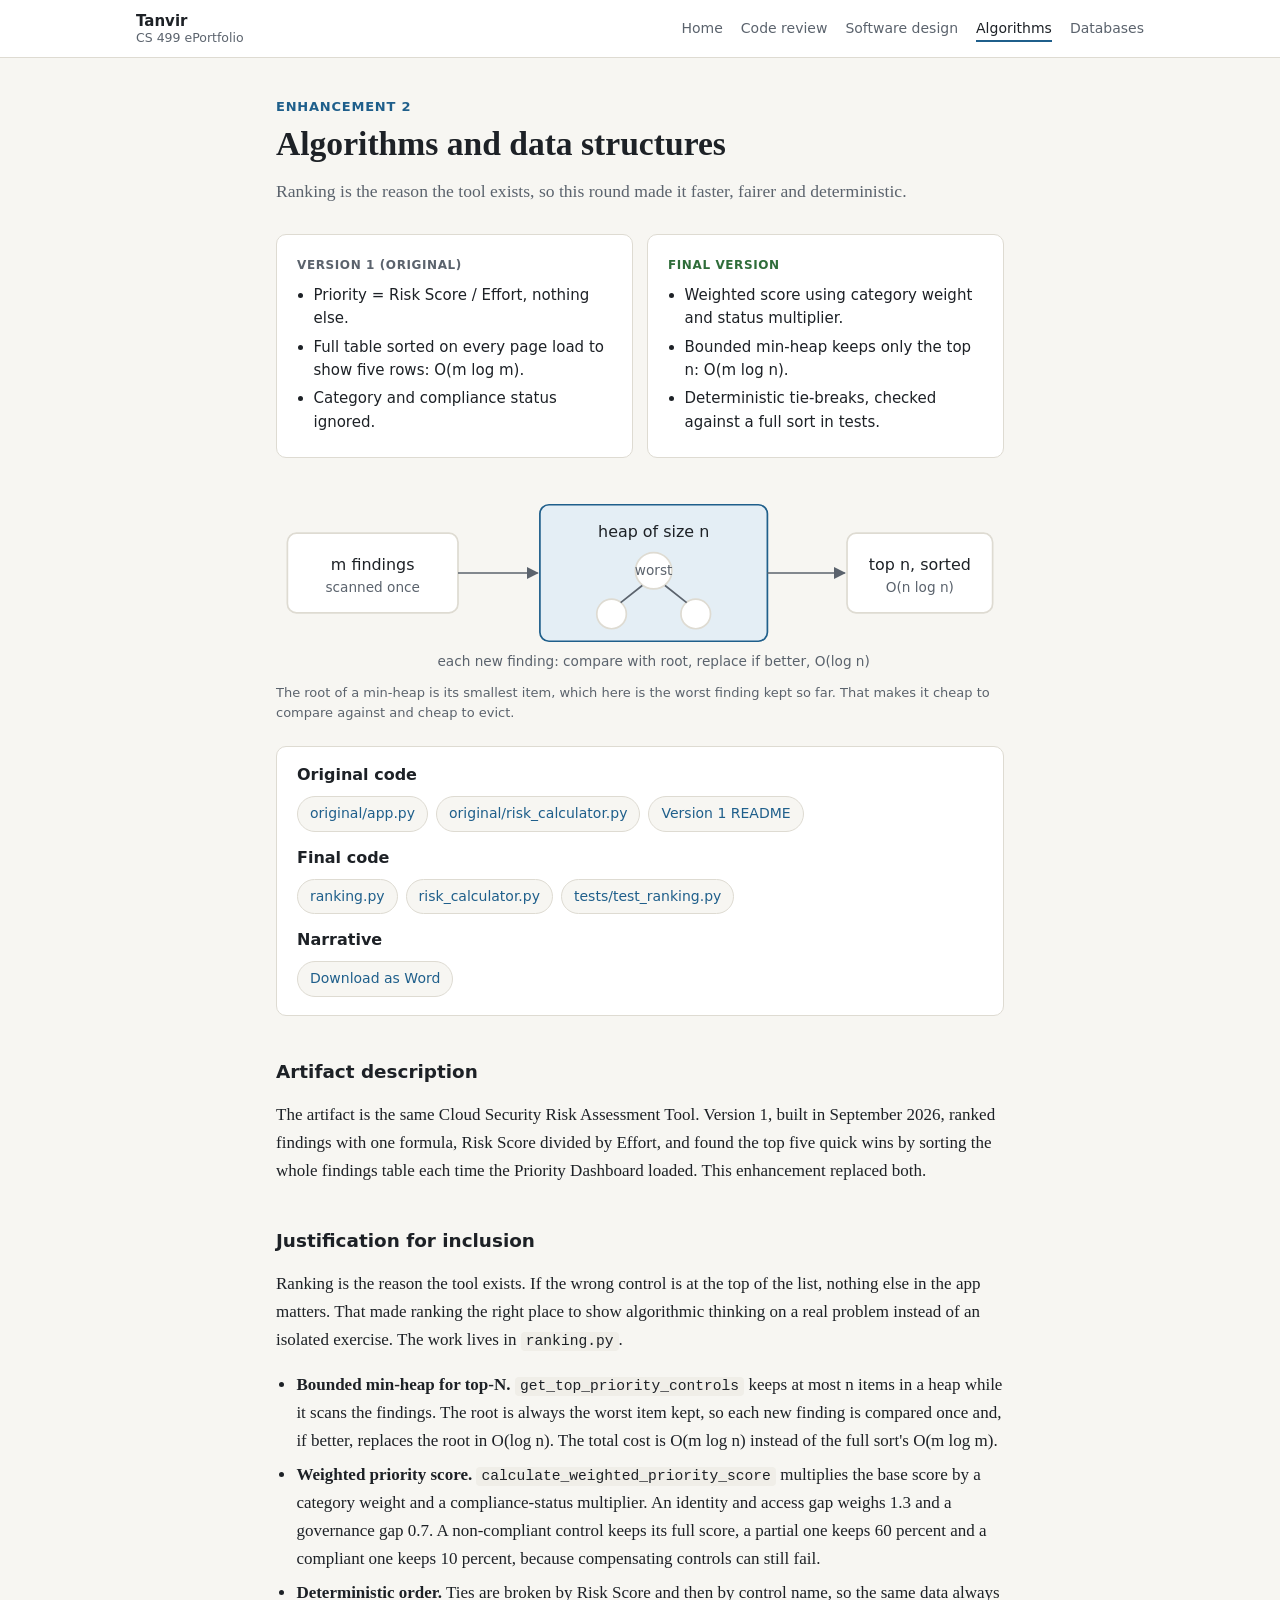
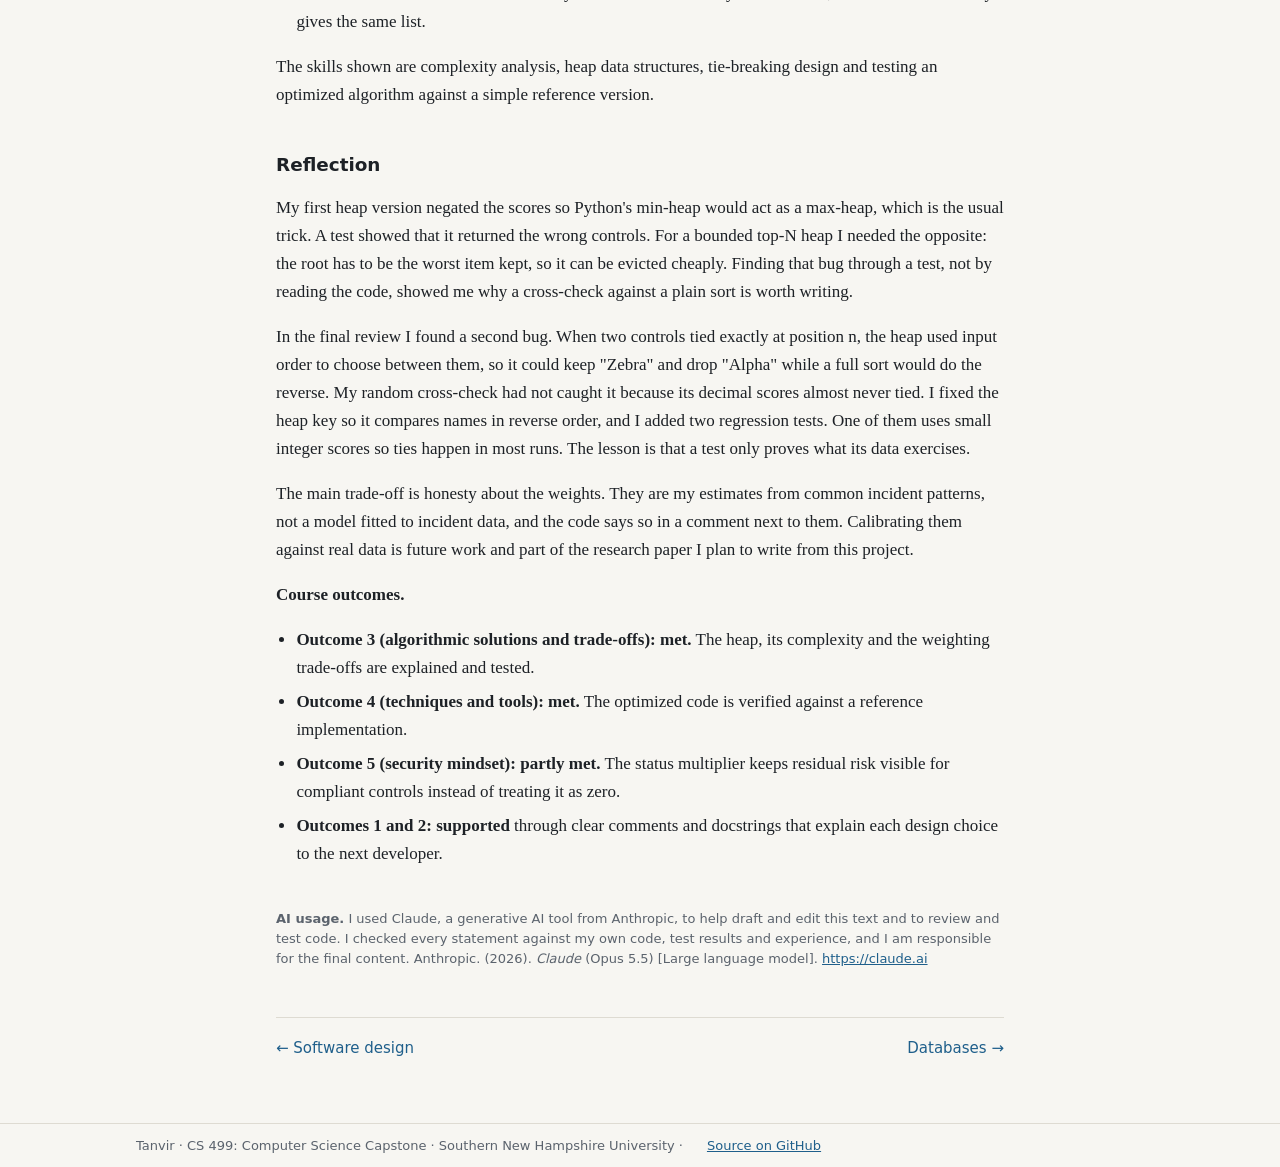
==== docs/algorithms.html @ 7fbd7fc2 "Final ePortfolio: GitHub Pages site, original code, ranking fix" ====
<!doctype html>
<html lang="en">
<head>
<meta charset="utf-8">
<meta name="viewport" content="width=device-width, initial-scale=1">
<title>Algorithms | Tanvir ePortfolio</title>
<meta name="description" content="Algorithms and data structures enhancement: heap top-N and weighted scoring.">
<link rel="stylesheet" href="style.css">
</head>
<body>
<a class="skip" href="#main">Skip to content</a>
<header class="site"><div class="bar">
<a class="brand" href="index.html">Tanvir<small>CS 499 ePortfolio</small></a>
<nav aria-label="Portfolio sections"><ul><li><a href="index.html">Home</a></li><li><a href="code-review.html">Code review</a></li><li><a href="software-design.html">Software design</a></li><li><a href="algorithms.html" aria-current="page">Algorithms</a></li><li><a href="databases.html">Databases</a></li></ul></nav>
</div></header>
<main id="main">

<p class="eyebrow">Enhancement 2</p>
<h1>Algorithms and data structures</h1>
<p class="lede">Ranking is the reason the tool exists, so this round made it faster, fairer and deterministic.</p>
<div class="compare">
<div class="panel before"><span class="tag">Version 1 (original)</span><ul><li>Priority = Risk Score / Effort, nothing else.</li><li>Full table sorted on every page load to show five rows: O(m log m).</li><li>Category and compliance status ignored.</li></ul></div>
<div class="panel after"><span class="tag">Final version</span><ul><li>Weighted score using category weight and status multiplier.</li><li>Bounded min-heap keeps only the top n: O(m log n).</li><li>Deterministic tie-breaks, checked against a full sort in tests.</li></ul></div>
</div>
<figure>
<svg viewBox="0 0 640 170" role="img" aria-labelledby="heapT heapD">
<title id="heapT">Bounded heap for top-N</title>
<desc id="heapD">Findings stream in one at a time. A heap of size n keeps the best n seen so far, with the worst kept item at the root. A new finding replaces the root only if it scores higher.</desc>
<style>.b{fill:var(--surface);stroke:var(--line);stroke-width:1.5}.a{fill:var(--accent-soft);stroke:var(--accent);stroke-width:1.5}.t{font:14px system-ui,sans-serif;fill:var(--ink)}.s{font:12px system-ui,sans-serif;fill:var(--muted)}.l{stroke:var(--muted);stroke-width:1.5;fill:none}</style>
<defs><marker id="ar" viewBox="0 0 10 10" refX="9" refY="5" markerWidth="7" markerHeight="7" orient="auto"><path d="M0,0L10,5L0,10z" fill="var(--muted)"/></marker></defs>
<rect class="b" x="10" y="45" width="150" height="70" rx="8"/><text class="t" x="85" y="77" text-anchor="middle">m findings</text><text class="s" x="85" y="97" text-anchor="middle">scanned once</text>
<path class="l" d="M160 80 H230" marker-end="url(#ar)"/>
<rect class="a" x="232" y="20" width="200" height="120" rx="8"/><text class="t" x="332" y="48" text-anchor="middle">heap of size n</text>
<circle class="b" cx="332" cy="78" r="16"/><text class="s" x="332" y="82" text-anchor="middle">worst</text>
<circle class="b" cx="295" cy="116" r="13"/><circle class="b" cx="369" cy="116" r="13"/>
<path class="l" d="M322 91 L303 106 M342 91 L361 106"/>
<path class="l" d="M432 80 H500" marker-end="url(#ar)"/>
<rect class="b" x="502" y="45" width="128" height="70" rx="8"/><text class="t" x="566" y="77" text-anchor="middle">top n, sorted</text><text class="s" x="566" y="97" text-anchor="middle">O(n log n)</text>
<text class="s" x="332" y="162" text-anchor="middle">each new finding: compare with root, replace if better, O(log n)</text>
</svg>
<figcaption>The root of a min-heap is its smallest item, which here is the worst finding kept so far. That makes it cheap to compare against and cheap to evict.</figcaption>
</figure>
<div class="panel">
<h3>Original code</h3><div class="links"><a href="https://github.com/Himz-mahmod/cloud-security-risk-tool/blob/main/original/app.py">original/app.py</a><a href="https://github.com/Himz-mahmod/cloud-security-risk-tool/blob/main/original/risk_calculator.py">original/risk_calculator.py</a><a href="https://github.com/Himz-mahmod/cloud-security-risk-tool/blob/main/original/README.md">Version 1 README</a></div>
<h3 style="margin-top:16px">Final code</h3><div class="links"><a href="https://github.com/Himz-mahmod/cloud-security-risk-tool/blob/main/ranking.py">ranking.py</a><a href="https://github.com/Himz-mahmod/cloud-security-risk-tool/blob/main/risk_calculator.py">risk_calculator.py</a><a href="https://github.com/Himz-mahmod/cloud-security-risk-tool/blob/main/tests/test_ranking.py">tests/test_ranking.py</a></div>
<h3 style="margin-top:16px">Narrative</h3><div class="links"><a href="files/Narrative_2_Algorithms.docx">Download as Word</a></div>
</div>
<h2>Artifact description</h2>
<p>The artifact is the same Cloud Security Risk Assessment Tool. Version 1, built in September 2026, ranked findings with one formula, Risk Score divided by Effort, and found the top five quick wins by sorting the whole findings table each time the Priority Dashboard loaded. This enhancement replaced both.</p>
<h2>Justification for inclusion</h2>
<p>Ranking is the reason the tool exists. If the wrong control is at the top of the list, nothing else in the app matters. That made ranking the right place to show algorithmic thinking on a real problem instead of an isolated exercise. The work lives in <code>ranking.py</code>.</p>
<ul><li><strong>Bounded min-heap for top-N.</strong> <code>get_top_priority_controls</code> keeps at most n items in a heap while it scans the findings. The root is always the worst item kept, so each new finding is compared once and, if better, replaces the root in O(log n). The total cost is O(m log n) instead of the full sort's O(m log m).</li><li><strong>Weighted priority score.</strong> <code>calculate_weighted_priority_score</code> multiplies the base score by a category weight and a compliance-status multiplier. An identity and access gap weighs 1.3 and a governance gap 0.7. A non-compliant control keeps its full score, a partial one keeps 60 percent and a compliant one keeps 10 percent, because compensating controls can still fail.</li><li><strong>Deterministic order.</strong> Ties are broken by Risk Score and then by control name, so the same data always gives the same list.</li></ul>
<p>The skills shown are complexity analysis, heap data structures, tie-breaking design and testing an optimized algorithm against a simple reference version.</p>
<h2>Reflection</h2>
<p>My first heap version negated the scores so Python's min-heap would act as a max-heap, which is the usual trick. A test showed that it returned the wrong controls. For a bounded top-N heap I needed the opposite: the root has to be the worst item kept, so it can be evicted cheaply. Finding that bug through a test, not by reading the code, showed me why a cross-check against a plain sort is worth writing.</p>
<p>In the final review I found a second bug. When two controls tied exactly at position n, the heap used input order to choose between them, so it could keep "Zebra" and drop "Alpha" while a full sort would do the reverse. My random cross-check had not caught it because its decimal scores almost never tied. I fixed the heap key so it compares names in reverse order, and I added two regression tests. One of them uses small integer scores so ties happen in most runs. The lesson is that a test only proves what its data exercises.</p>
<p>The main trade-off is honesty about the weights. They are my estimates from common incident patterns, not a model fitted to incident data, and the code says so in a comment next to them. Calibrating them against real data is future work and part of the research paper I plan to write from this project.</p>
<p><strong>Course outcomes.</strong></p>
<ul><li><strong>Outcome 3 (algorithmic solutions and trade-offs): met.</strong> The heap, its complexity and the weighting trade-offs are explained and tested.</li><li><strong>Outcome 4 (techniques and tools): met.</strong> The optimized code is verified against a reference implementation.</li><li><strong>Outcome 5 (security mindset): partly met.</strong> The status multiplier keeps residual risk visible for compliant controls instead of treating it as zero.</li><li><strong>Outcomes 1 and 2: supported</strong> through clear comments and docstrings that explain each design choice to the next developer.</li></ul>

<p class="ai"><strong>AI usage.</strong> I used Claude, a generative AI tool from Anthropic, to help draft and edit this text and to review and test code. I checked every statement against my own code, test results and experience, and I am responsible for the final content. Anthropic. (2026). <em>Claude</em> (Opus 5.5) [Large language model]. <a href="https://claude.ai">https://claude.ai</a></p>
<div class="pager"><a href="software-design.html">&larr; Software design</a><a href="databases.html">Databases &rarr;</a></div>
</main>
<footer><div class="bar">Tanvir &middot; CS 499: Computer Science Capstone &middot; Southern New Hampshire University &middot; <a href="https://github.com/Himz-mahmod/cloud-security-risk-tool">Source on GitHub</a></div></footer>
</body>
</html>
---- docs/style.css ----
:root {
  --bg: #f7f6f2;
  --surface: #ffffff;
  --ink: #1d2126;
  --muted: #5b636d;
  --line: #dedbd2;
  --accent: #1f5f8b;
  --accent-soft: #e4eef5;
  --ok: #2f6d3a;
  --code-bg: #f0eee8;
  --maxw: 760px;
}
@media (prefers-color-scheme: dark) {
  :root {
    --bg: #15181c;
    --surface: #1d2126;
    --ink: #e6e3dc;
    --muted: #a0a7b0;
    --line: #333940;
    --accent: #7db5dc;
    --accent-soft: #1f2e3a;
    --ok: #7cc489;
    --code-bg: #262b31;
  }
}
* { box-sizing: border-box; }
html { -webkit-text-size-adjust: 100%; }
body {
  margin: 0;
  background: var(--bg);
  color: var(--ink);
  font: 17px/1.65 Georgia, "Iowan Old Style", "Times New Roman", serif;
}
a { color: var(--accent); }
a:hover { text-decoration-thickness: 2px; }
code {
  font: 0.86em/1.4 ui-monospace, "SFMono-Regular", Consolas, monospace;
  background: var(--code-bg);
  padding: 0.1em 0.35em;
  border-radius: 4px;
  overflow-wrap: anywhere;
}
.skip { position: absolute; left: -999px; }
.skip:focus { left: 16px; top: 8px; background: var(--surface); padding: 6px 10px; z-index: 10; }

/* Header and navigation */
header.site {
  background: var(--surface);
  border-bottom: 1px solid var(--line);
  position: sticky; top: 0; z-index: 5;
}
.bar {
  max-width: 1040px; margin: 0 auto; padding: 12px 16px;
  display: flex; flex-wrap: wrap; align-items: center; gap: 10px 24px;
}
.brand {
  font: 600 15px/1.2 system-ui, -apple-system, "Segoe UI", sans-serif;
  color: var(--ink); text-decoration: none; margin-right: auto;
}
.brand small { display: block; font-weight: 400; color: var(--muted); }
nav ul {
  list-style: none; margin: 0; padding: 0;
  display: flex; flex-wrap: wrap; gap: 4px 18px;
  font: 14px/1.4 system-ui, -apple-system, "Segoe UI", sans-serif;
}
nav a { color: var(--muted); text-decoration: none; padding: 4px 0; border-bottom: 2px solid transparent; }
nav a:hover { color: var(--ink); }
nav a[aria-current="page"] { color: var(--ink); border-bottom-color: var(--accent); }

/* Page */
main { max-width: var(--maxw); margin: 0 auto; padding: 40px 16px 64px; }
.eyebrow {
  font: 600 13px/1.4 system-ui, -apple-system, "Segoe UI", sans-serif;
  letter-spacing: 0.06em; text-transform: uppercase; color: var(--accent); margin: 0 0 8px;
}
h1 { font-size: 2.1rem; line-height: 1.2; margin: 0 0 12px; font-weight: 600; }
h2 {
  font: 600 1.15rem/1.3 system-ui, -apple-system, "Segoe UI", sans-serif;
  margin: 2.2em 0 0.6em; padding-top: 0.2em;
}
h3 { font: 600 1rem/1.3 system-ui, -apple-system, "Segoe UI", sans-serif; margin: 0 0 6px; }
.lede { font-size: 1.1rem; color: var(--muted); margin: 0 0 28px; }
ul { padding-left: 1.2em; }
li { margin: 0.35em 0; }

/* Cards and panels */
.panel {
  background: var(--surface); border: 1px solid var(--line); border-radius: 10px;
  padding: 18px 20px; margin: 24px 0;
  font: 15px/1.55 system-ui, -apple-system, "Segoe UI", sans-serif;
}
.panel h3 { margin-bottom: 10px; }
.cards { display: grid; grid-template-columns: repeat(auto-fit, minmax(210px, 1fr)); gap: 14px; margin: 20px 0; }
.card {
  display: block; background: var(--surface); border: 1px solid var(--line); border-radius: 10px;
  padding: 16px 18px; text-decoration: none; color: var(--ink);
  font: 15px/1.5 system-ui, -apple-system, "Segoe UI", sans-serif;
}
.card:hover { border-color: var(--accent); }
.card .num { color: var(--accent); font-weight: 600; font-size: 13px; }
.card p { margin: 6px 0 0; color: var(--muted); }

.stats { display: grid; grid-template-columns: repeat(auto-fit, minmax(140px, 1fr)); gap: 12px; margin: 24px 0; }
.stat {
  background: var(--surface); border: 1px solid var(--line); border-radius: 10px; padding: 14px 16px;
  font-family: system-ui, -apple-system, "Segoe UI", sans-serif;
}
.stat b { display: block; font-size: 1.5rem; line-height: 1.2; }
.stat span { display: block; margin-top: 4px; font-size: 13px; line-height: 1.4; color: var(--muted); }

.compare { display: grid; grid-template-columns: 1fr 1fr; gap: 14px; margin: 24px 0; }
.compare .panel { margin: 0; }
.compare .tag { font-size: 12px; font-weight: 600; letter-spacing: 0.05em; text-transform: uppercase; color: var(--muted); }
.compare .after .tag { color: var(--ok); }
.compare ul { margin: 8px 0 0; padding-left: 1.1em; }
@media (max-width: 620px) { .compare { grid-template-columns: 1fr; } h1 { font-size: 1.7rem; } }

.links { display: flex; flex-wrap: wrap; gap: 8px; margin-top: 4px; }
.links a {
  display: inline-block; padding: 6px 12px; border: 1px solid var(--line); border-radius: 999px;
  text-decoration: none; font-size: 14px; background: var(--bg);
}
.links a:hover { border-color: var(--accent); }

table { width: 100%; border-collapse: collapse; font: 14.5px/1.5 system-ui, -apple-system, "Segoe UI", sans-serif; }
th, td { text-align: left; vertical-align: top; padding: 10px 8px; border-bottom: 1px solid var(--line); }
th { font-weight: 600; color: var(--muted); font-size: 13px; }
.table-wrap { overflow-x: auto; }

.video { position: relative; aspect-ratio: 16 / 9; background: #000; border-radius: 10px; overflow: hidden; margin: 24px 0; }
.video iframe { position: absolute; inset: 0; width: 100%; height: 100%; border: 0; }

figure { margin: 24px 0; }
figure svg { width: 100%; height: auto; display: block; }
figcaption { font: 13px/1.5 system-ui, -apple-system, "Segoe UI", sans-serif; color: var(--muted); margin-top: 8px; }

.pager { display: flex; justify-content: space-between; gap: 12px; margin-top: 48px; padding-top: 20px; border-top: 1px solid var(--line);
  font: 15px/1.4 system-ui, -apple-system, "Segoe UI", sans-serif; }
.pager a { text-decoration: none; }
.ai { font: 13px/1.55 system-ui, -apple-system, "Segoe UI", sans-serif; color: var(--muted); margin-top: 40px; }
footer { border-top: 1px solid var(--line); }
footer .bar { font: 13px/1.5 system-ui, -apple-system, "Segoe UI", sans-serif; color: var(--muted); }
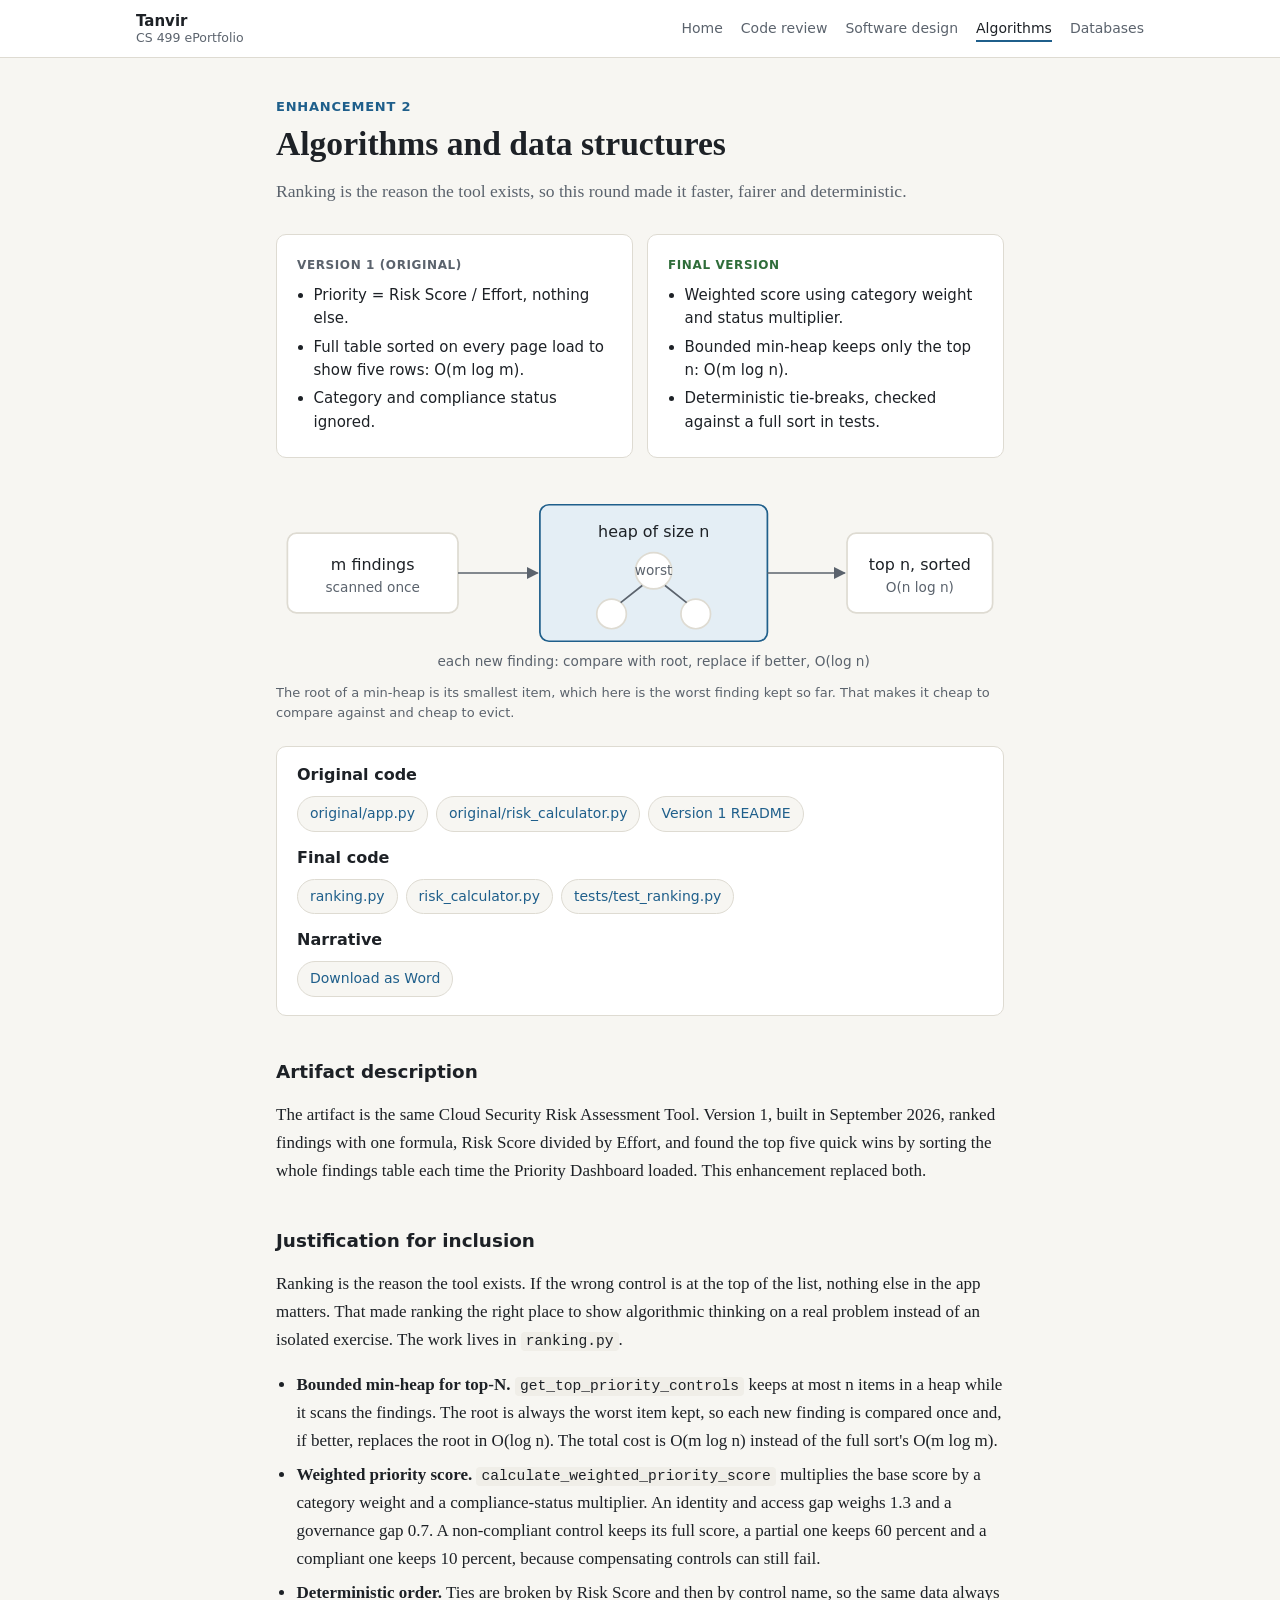
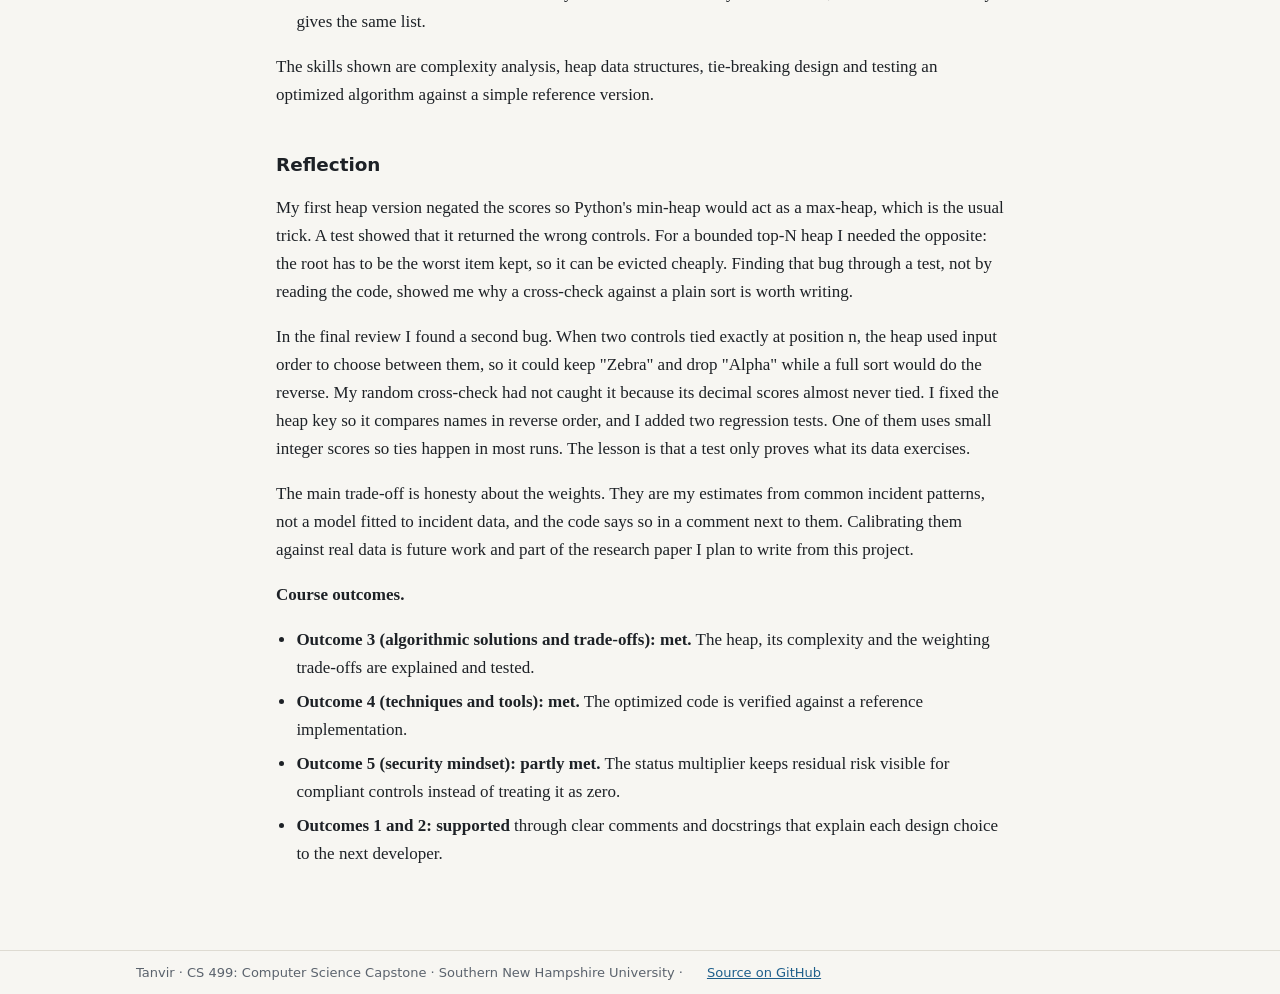
==== commit 23e9b45f: "Update algorithms.html" ====
--- a/docs/algorithms.html
+++ b/docs/algorithms.html
@@ -58,8 +58,7 @@
 <p><strong>Course outcomes.</strong></p>
 <ul><li><strong>Outcome 3 (algorithmic solutions and trade-offs): met.</strong> The heap, its complexity and the weighting trade-offs are explained and tested.</li><li><strong>Outcome 4 (techniques and tools): met.</strong> The optimized code is verified against a reference implementation.</li><li><strong>Outcome 5 (security mindset): partly met.</strong> The status multiplier keeps residual risk visible for compliant controls instead of treating it as zero.</li><li><strong>Outcomes 1 and 2: supported</strong> through clear comments and docstrings that explain each design choice to the next developer.</li></ul>
 
-<p class="ai"><strong>AI usage.</strong> I used Claude, a generative AI tool from Anthropic, to help draft and edit this text and to review and test code. I checked every statement against my own code, test results and experience, and I am responsible for the final content. Anthropic. (2026). <em>Claude</em> (Opus 5.5) [Large language model]. <a href="https://claude.ai">https://claude.ai</a></p>
-<div class="pager"><a href="software-design.html">&larr; Software design</a><a href="databases.html">Databases &rarr;</a></div>
+
 </main>
 <footer><div class="bar">Tanvir &middot; CS 499: Computer Science Capstone &middot; Southern New Hampshire University &middot; <a href="https://github.com/Himz-mahmod/cloud-security-risk-tool">Source on GitHub</a></div></footer>
 </body>
